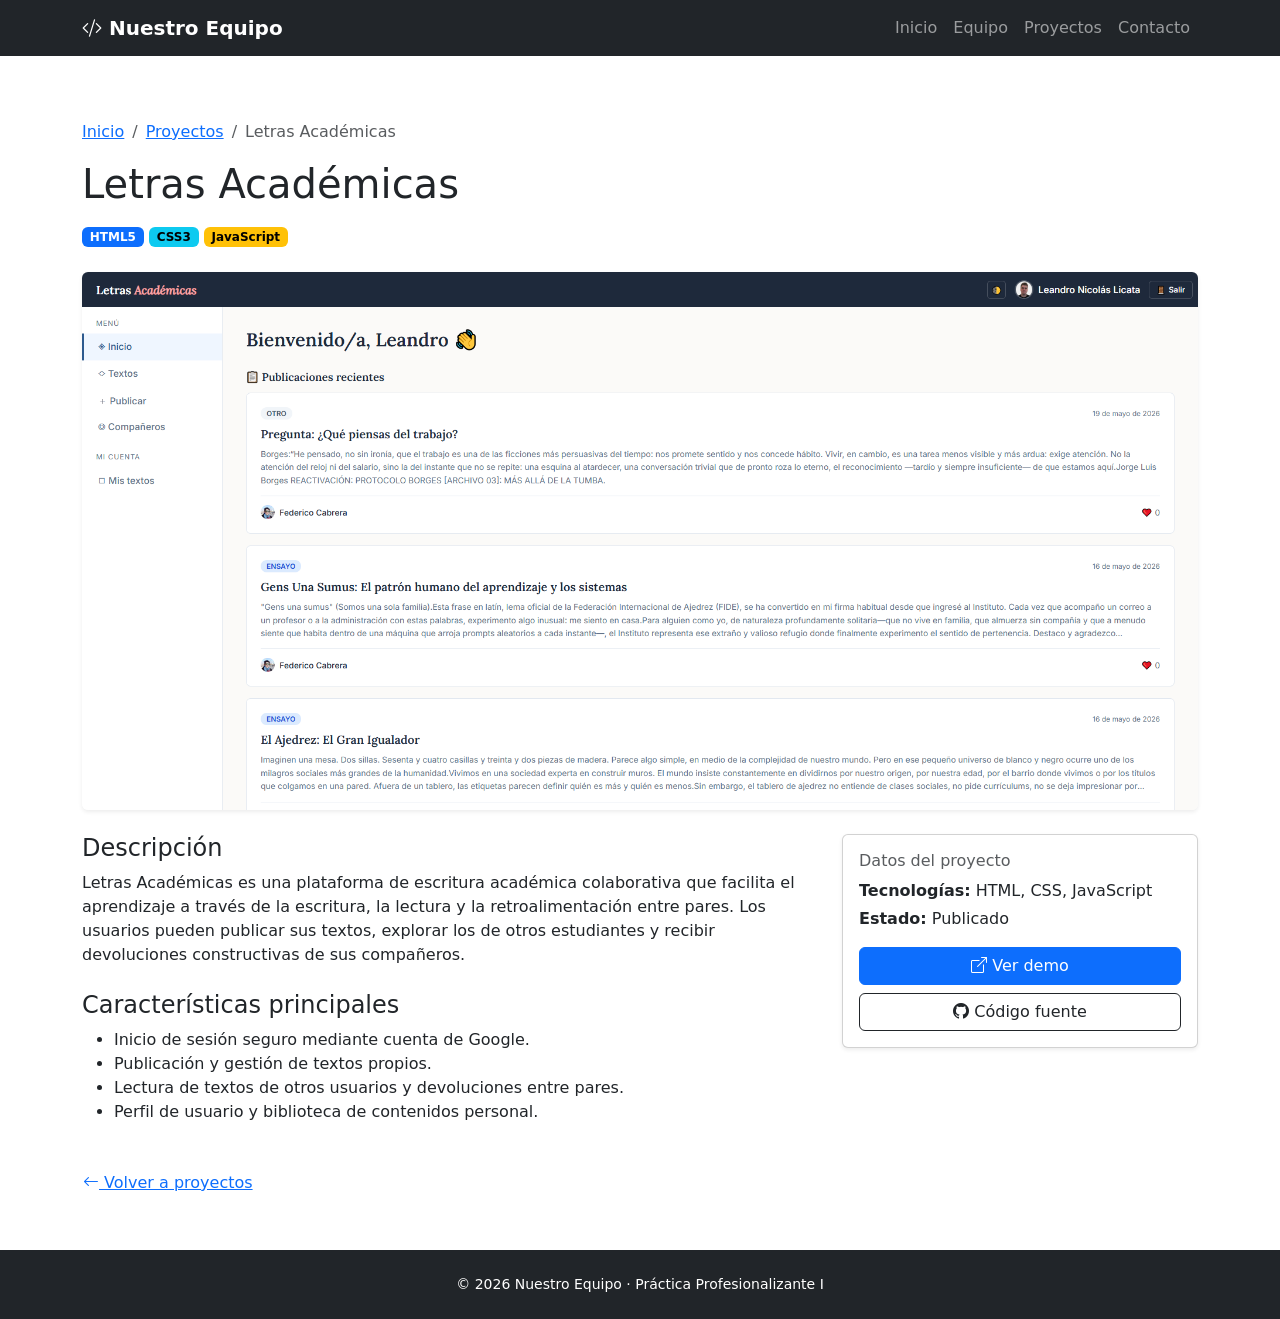
==== proyectos/proyecto1.html @ ea2e83d7 "feat: agregar paginas de detalle de proyectos proyecto1 con el contenido de Letras Academicas; proye" ====
<!DOCTYPE html>
<html lang="es">
<head>
  <meta charset="UTF-8">
  <meta name="viewport" content="width=device-width, initial-scale=1.0">
  <meta name="description" content="Detalle del proyecto - Portfolio grupal">
  <title>Letras Académicas | Portfolio Grupal</title>

  <!-- Bootstrap 5 (CSS) por CDN -->
  <link href="https://cdn.jsdelivr.net/npm/bootstrap@5.3.3/dist/css/bootstrap.min.css" rel="stylesheet">
  <link href="https://cdn.jsdelivr.net/npm/bootstrap-icons@1.11.3/font/bootstrap-icons.css" rel="stylesheet">
  <!-- Estilos propios (subimos un nivel porque estamos dentro de /proyectos) -->
  <link href="../css/styles.css" rel="stylesheet">
</head>
<body>

  <!-- ===== NAVBAR ===== -->
  <nav class="navbar navbar-expand-lg navbar-dark bg-dark fixed-top">
    <div class="container">
      <a class="navbar-brand fw-bold" href="../index.html">
        <i class="bi bi-code-slash"></i> Nuestro Equipo
      </a>
      <button class="navbar-toggler" type="button" data-bs-toggle="collapse" data-bs-target="#navMenu"
              aria-controls="navMenu" aria-expanded="false" aria-label="Abrir menú">
        <span class="navbar-toggler-icon"></span>
      </button>
      <div class="collapse navbar-collapse" id="navMenu">
        <ul class="navbar-nav ms-auto">
          <li class="nav-item"><a class="nav-link" href="../index.html#inicio">Inicio</a></li>
          <li class="nav-item"><a class="nav-link" href="../index.html#equipo">Equipo</a></li>
          <li class="nav-item"><a class="nav-link" href="../index.html#proyectos">Proyectos</a></li>
          <li class="nav-item"><a class="nav-link" href="../index.html#contacto">Contacto</a></li>
        </ul>
      </div>
    </div>
  </nav>

  <!-- ===== CONTENIDO DEL PROYECTO ===== -->
  <main class="container py-5">

    <!-- Breadcrumb -->
    <nav aria-label="breadcrumb" class="mt-3">
      <ol class="breadcrumb">
        <li class="breadcrumb-item"><a href="../index.html">Inicio</a></li>
        <li class="breadcrumb-item"><a href="../index.html#proyectos">Proyectos</a></li>
        <li class="breadcrumb-item active" aria-current="page">Letras Académicas</li>
      </ol>
    </nav>

    <h1 class="mb-3">Letras Académicas</h1>

    <div class="mb-4">
      <span class="badge text-bg-primary">HTML5</span>
      <span class="badge text-bg-info">CSS3</span>
      <span class="badge text-bg-warning">JavaScript</span>
    </div>

    <img src="../assets/img/letras-academicas.png" class="img-fluid rounded shadow-sm mb-4"
         alt="Captura principal de Letras Académicas">

    <div class="row">
      <div class="col-lg-8">
        <h2 class="h4">Descripción</h2>
        <p>
          Letras Académicas es una plataforma de escritura académica colaborativa que
          facilita el aprendizaje a través de la escritura, la lectura y la
          retroalimentación entre pares. Los usuarios pueden publicar sus textos,
          explorar los de otros estudiantes y recibir devoluciones constructivas de
          sus compañeros.
        </p>

        <h2 class="h4 mt-4">Características principales</h2>
        <ul>
          <li>Inicio de sesión seguro mediante cuenta de Google.</li>
          <li>Publicación y gestión de textos propios.</li>
          <li>Lectura de textos de otros usuarios y devoluciones entre pares.</li>
          <li>Perfil de usuario y biblioteca de contenidos personal.</li>
        </ul>
      </div>

      <div class="col-lg-4">
        <div class="card shadow-sm">
          <div class="card-body">
            <h3 class="h6 text-muted">Datos del proyecto</h3>
            <p class="mb-1"><strong>Tecnologías:</strong> HTML, CSS, JavaScript</p>
            <p class="mb-3"><strong>Estado:</strong> Publicado</p>
            <a href="https://letras-academicas.vercel.app/" class="btn btn-primary w-100 mb-2" target="_blank" rel="noopener">
              <i class="bi bi-box-arrow-up-right"></i> Ver demo
            </a>
            <a href="https://github.com/federicocabrera1978-svg/letras-academicas" class="btn btn-outline-dark w-100" target="_blank" rel="noopener">
              <i class="bi bi-github"></i> Código fuente
            </a>
          </div>
        </div>
      </div>
    </div>

    <a href="../index.html#proyectos" class="btn btn-link mt-4 px-0">
      <i class="bi bi-arrow-left"></i> Volver a proyectos
    </a>

  </main>

  <!-- ===== FOOTER ===== -->
  <footer class="bg-dark text-white py-4">
    <div class="container text-center">
      <p class="small mb-0">&copy; 2026 Nuestro Equipo · Práctica Profesionalizante I</p>
    </div>
  </footer>

  <script src="https://cdn.jsdelivr.net/npm/bootstrap@5.3.3/dist/js/bootstrap.bundle.min.js"></script>
</body>
</html>
---- css/styles.css ----
/* ===== Estilos propios (sobre Bootstrap) ===== */

/* Compensar la navbar fija al saltar a las secciones con # */
html {
  scroll-behavior: smooth;
  scroll-padding-top: 70px;
}

body {
  padding-top: 56px; /* alto de la navbar fija */
}

/* ===== Hero ===== */
.hero {
  min-height: 70vh;
  background: linear-gradient(135deg, #1e3a8a 0%, #4f46e5 100%);
  padding: 4rem 0;
}

/* ===== Avatares del equipo ===== */
.avatar {
  width: 120px;
  height: 120px;
  border-radius: 50%;
  object-fit: cover;
  border: 3px solid #e9ecef;
}

/* ===== Cards de proyectos ===== */
.card-img-top {
  height: 200px;
  object-fit: cover;
}

/* Pequeña animación al pasar el mouse por las cards */
.card {
  transition: transform 0.2s ease, box-shadow 0.2s ease;
}

.card:hover {
  transform: translateY(-4px);
}
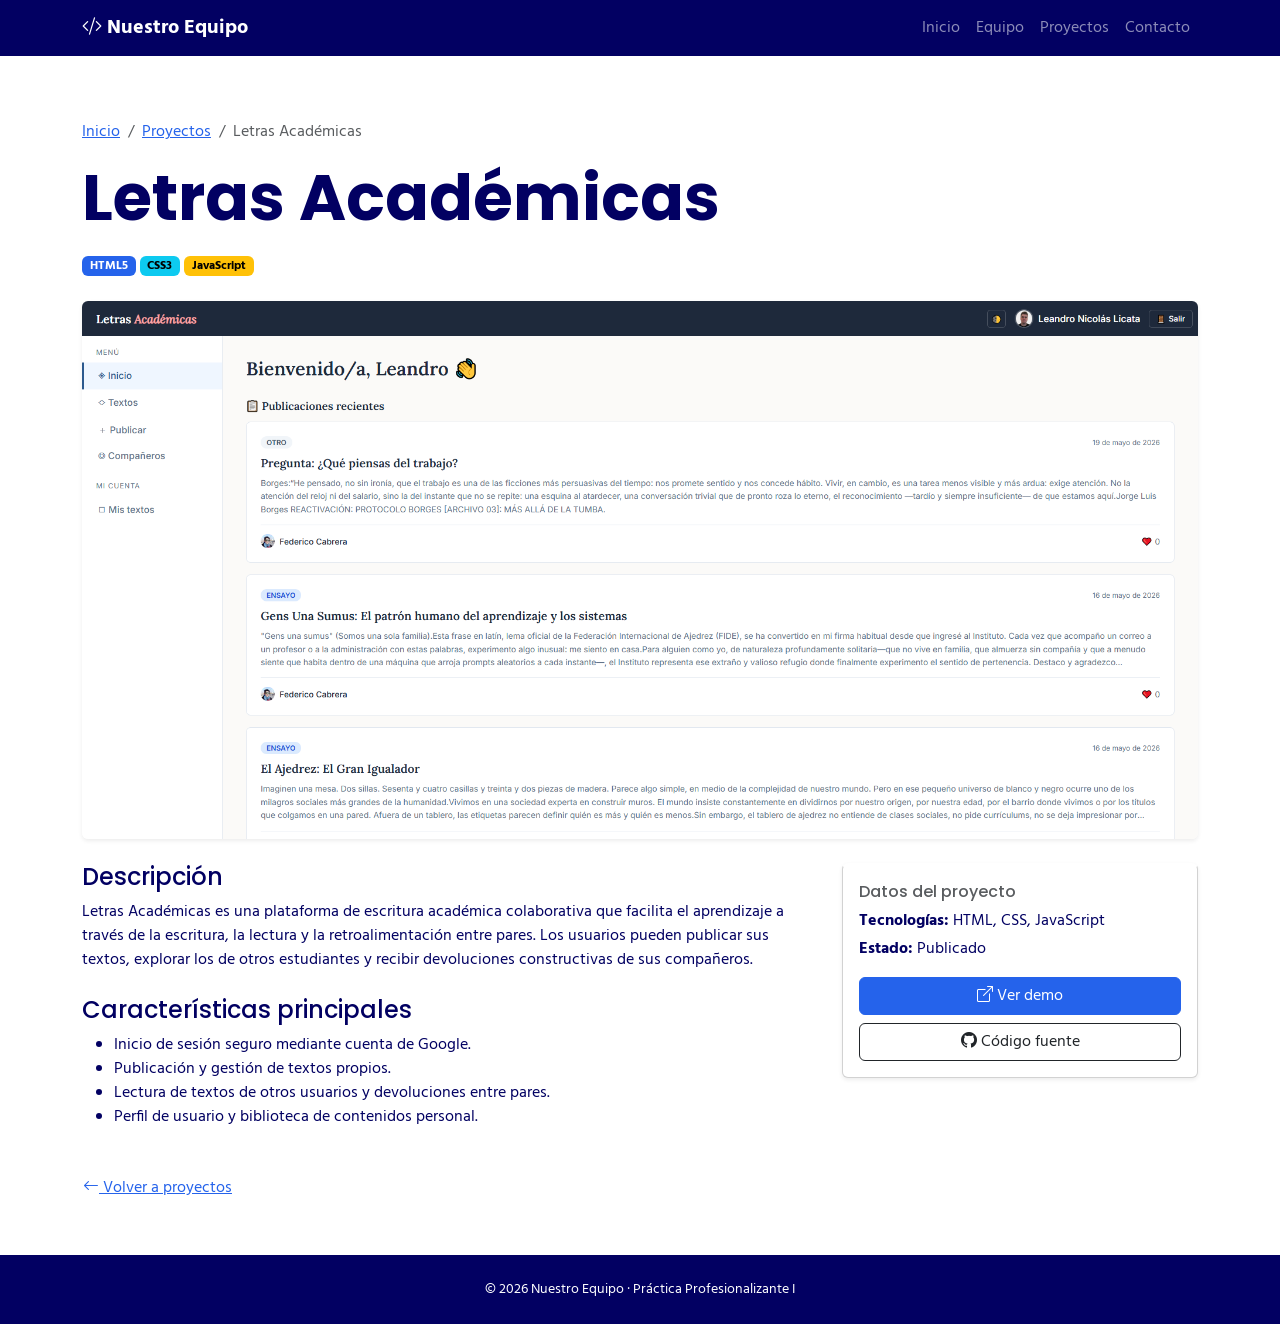
==== commit 85bf40e6: "Agrego paleta de colores y tipografias propias sobre Bootstrap" ====
--- a/proyectos/proyecto1.html
+++ b/proyectos/proyecto1.html
@@ -1,113 +1,158 @@
-<!DOCTYPE html>
+<!doctype html>
 <html lang="es">
-<head>
-  <meta charset="UTF-8">
-  <meta name="viewport" content="width=device-width, initial-scale=1.0">
-  <meta name="description" content="Detalle del proyecto - Portfolio grupal">
-  <title>Letras Académicas | Portfolio Grupal</title>
+  <head>
+    <meta charset="UTF-8" />
+    <meta name="viewport" content="width=device-width, initial-scale=1.0" />
+    <meta
+      name="description"
+      content="Detalle del proyecto - Portfolio grupal"
+    />
+    <title>Letras Académicas | Portfolio Grupal</title>
 
-  <!-- Bootstrap 5 (CSS) por CDN -->
-  <link href="https://cdn.jsdelivr.net/npm/bootstrap@5.3.3/dist/css/bootstrap.min.css" rel="stylesheet">
-  <link href="https://cdn.jsdelivr.net/npm/bootstrap-icons@1.11.3/font/bootstrap-icons.css" rel="stylesheet">
-  <!-- Estilos propios (subimos un nivel porque estamos dentro de /proyectos) -->
-  <link href="../css/styles.css" rel="stylesheet">
-</head>
-<body>
-
-  <!-- ===== NAVBAR ===== -->
-  <nav class="navbar navbar-expand-lg navbar-dark bg-dark fixed-top">
-    <div class="container">
-      <a class="navbar-brand fw-bold" href="../index.html">
-        <i class="bi bi-code-slash"></i> Nuestro Equipo
-      </a>
-      <button class="navbar-toggler" type="button" data-bs-toggle="collapse" data-bs-target="#navMenu"
-              aria-controls="navMenu" aria-expanded="false" aria-label="Abrir menú">
-        <span class="navbar-toggler-icon"></span>
-      </button>
-      <div class="collapse navbar-collapse" id="navMenu">
-        <ul class="navbar-nav ms-auto">
-          <li class="nav-item"><a class="nav-link" href="../index.html#inicio">Inicio</a></li>
-          <li class="nav-item"><a class="nav-link" href="../index.html#equipo">Equipo</a></li>
-          <li class="nav-item"><a class="nav-link" href="../index.html#proyectos">Proyectos</a></li>
-          <li class="nav-item"><a class="nav-link" href="../index.html#contacto">Contacto</a></li>
-        </ul>
+    <!-- Bootstrap 5 (CSS) por CDN -->
+    <link
+      href="https://cdn.jsdelivr.net/npm/bootstrap@5.3.3/dist/css/bootstrap.min.css"
+      rel="stylesheet"
+    />
+    <link
+      href="https://cdn.jsdelivr.net/npm/bootstrap-icons@1.11.3/font/bootstrap-icons.css"
+      rel="stylesheet"
+    />
+    <!-- Tema propio: paleta y tipografías -->
+    <link href="../css/colores.css" rel="stylesheet" />
+    <link href="../css/styles.css" rel="stylesheet" />
+  </head>
+  <body>
+    <!-- ===== NAVBAR ===== -->
+    <nav class="navbar navbar-expand-lg navbar-dark bg-dark fixed-top">
+      <div class="container">
+        <a class="navbar-brand fw-bold" href="../index.html">
+          <i class="bi bi-code-slash"></i> Nuestro Equipo
+        </a>
+        <button
+          class="navbar-toggler"
+          type="button"
+          data-bs-toggle="collapse"
+          data-bs-target="#navMenu"
+          aria-controls="navMenu"
+          aria-expanded="false"
+          aria-label="Abrir menú"
+        >
+          <span class="navbar-toggler-icon"></span>
+        </button>
+        <div class="collapse navbar-collapse" id="navMenu">
+          <ul class="navbar-nav ms-auto">
+            <li class="nav-item">
+              <a class="nav-link" href="../index.html#inicio">Inicio</a>
+            </li>
+            <li class="nav-item">
+              <a class="nav-link" href="../index.html#equipo">Equipo</a>
+            </li>
+            <li class="nav-item">
+              <a class="nav-link" href="../index.html#proyectos">Proyectos</a>
+            </li>
+            <li class="nav-item">
+              <a class="nav-link" href="../index.html#contacto">Contacto</a>
+            </li>
+          </ul>
+        </div>
       </div>
-    </div>
-  </nav>
-
-  <!-- ===== CONTENIDO DEL PROYECTO ===== -->
-  <main class="container py-5">
-
-    <!-- Breadcrumb -->
-    <nav aria-label="breadcrumb" class="mt-3">
-      <ol class="breadcrumb">
-        <li class="breadcrumb-item"><a href="../index.html">Inicio</a></li>
-        <li class="breadcrumb-item"><a href="../index.html#proyectos">Proyectos</a></li>
-        <li class="breadcrumb-item active" aria-current="page">Letras Académicas</li>
-      </ol>
     </nav>
 
-    <h1 class="mb-3">Letras Académicas</h1>
+    <!-- ===== CONTENIDO DEL PROYECTO ===== -->
+    <main class="container py-5">
+      <!-- Breadcrumb -->
+      <nav aria-label="breadcrumb" class="mt-3">
+        <ol class="breadcrumb">
+          <li class="breadcrumb-item"><a href="../index.html">Inicio</a></li>
+          <li class="breadcrumb-item">
+            <a href="../index.html#proyectos">Proyectos</a>
+          </li>
+          <li class="breadcrumb-item active" aria-current="page">
+            Letras Académicas
+          </li>
+        </ol>
+      </nav>
 
-    <div class="mb-4">
-      <span class="badge text-bg-primary">HTML5</span>
-      <span class="badge text-bg-info">CSS3</span>
-      <span class="badge text-bg-warning">JavaScript</span>
-    </div>
+      <h1 class="mb-3">Letras Académicas</h1>
 
-    <img src="../assets/img/letras-academicas.png" class="img-fluid rounded shadow-sm mb-4"
-         alt="Captura principal de Letras Académicas">
-
-    <div class="row">
-      <div class="col-lg-8">
-        <h2 class="h4">Descripción</h2>
-        <p>
-          Letras Académicas es una plataforma de escritura académica colaborativa que
-          facilita el aprendizaje a través de la escritura, la lectura y la
-          retroalimentación entre pares. Los usuarios pueden publicar sus textos,
-          explorar los de otros estudiantes y recibir devoluciones constructivas de
-          sus compañeros.
-        </p>
-
-        <h2 class="h4 mt-4">Características principales</h2>
-        <ul>
-          <li>Inicio de sesión seguro mediante cuenta de Google.</li>
-          <li>Publicación y gestión de textos propios.</li>
-          <li>Lectura de textos de otros usuarios y devoluciones entre pares.</li>
-          <li>Perfil de usuario y biblioteca de contenidos personal.</li>
-        </ul>
+      <div class="mb-4">
+        <span class="badge text-bg-primary">HTML5</span>
+        <span class="badge text-bg-info">CSS3</span>
+        <span class="badge text-bg-warning">JavaScript</span>
       </div>
 
-      <div class="col-lg-4">
-        <div class="card shadow-sm">
-          <div class="card-body">
-            <h3 class="h6 text-muted">Datos del proyecto</h3>
-            <p class="mb-1"><strong>Tecnologías:</strong> HTML, CSS, JavaScript</p>
-            <p class="mb-3"><strong>Estado:</strong> Publicado</p>
-            <a href="https://letras-academicas.vercel.app/" class="btn btn-primary w-100 mb-2" target="_blank" rel="noopener">
-              <i class="bi bi-box-arrow-up-right"></i> Ver demo
-            </a>
-            <a href="https://github.com/federicocabrera1978-svg/letras-academicas" class="btn btn-outline-dark w-100" target="_blank" rel="noopener">
-              <i class="bi bi-github"></i> Código fuente
-            </a>
+      <img
+        src="../assets/img/letras-academicas.png"
+        class="img-fluid rounded shadow-sm mb-4"
+        alt="Captura principal de Letras Académicas"
+      />
+
+      <div class="row">
+        <div class="col-lg-8">
+          <h2 class="h4">Descripción</h2>
+          <p>
+            Letras Académicas es una plataforma de escritura académica
+            colaborativa que facilita el aprendizaje a través de la escritura,
+            la lectura y la retroalimentación entre pares. Los usuarios pueden
+            publicar sus textos, explorar los de otros estudiantes y recibir
+            devoluciones constructivas de sus compañeros.
+          </p>
+
+          <h2 class="h4 mt-4">Características principales</h2>
+          <ul>
+            <li>Inicio de sesión seguro mediante cuenta de Google.</li>
+            <li>Publicación y gestión de textos propios.</li>
+            <li>
+              Lectura de textos de otros usuarios y devoluciones entre pares.
+            </li>
+            <li>Perfil de usuario y biblioteca de contenidos personal.</li>
+          </ul>
+        </div>
+
+        <div class="col-lg-4">
+          <div class="card shadow-sm">
+            <div class="card-body">
+              <h3 class="h6 text-muted">Datos del proyecto</h3>
+              <p class="mb-1">
+                <strong>Tecnologías:</strong> HTML, CSS, JavaScript
+              </p>
+              <p class="mb-3"><strong>Estado:</strong> Publicado</p>
+              <a
+                href="https://letras-academicas.vercel.app/"
+                class="btn btn-primary w-100 mb-2"
+                target="_blank"
+                rel="noopener"
+              >
+                <i class="bi bi-box-arrow-up-right"></i> Ver demo
+              </a>
+              <a
+                href="https://github.com/federicocabrera1978-svg/letras-academicas"
+                class="btn btn-outline-dark w-100"
+                target="_blank"
+                rel="noopener"
+              >
+                <i class="bi bi-github"></i> Código fuente
+              </a>
+            </div>
           </div>
         </div>
       </div>
-    </div>
 
-    <a href="../index.html#proyectos" class="btn btn-link mt-4 px-0">
-      <i class="bi bi-arrow-left"></i> Volver a proyectos
-    </a>
+      <a href="../index.html#proyectos" class="btn btn-link mt-4 px-0">
+        <i class="bi bi-arrow-left"></i> Volver a proyectos
+      </a>
+    </main>
 
-  </main>
+    <!-- ===== FOOTER ===== -->
+    <footer class="bg-dark text-white py-4">
+      <div class="container text-center">
+        <p class="small mb-0">
+          &copy; 2026 Nuestro Equipo · Práctica Profesionalizante I
+        </p>
+      </div>
+    </footer>
 
-  <!-- ===== FOOTER ===== -->
-  <footer class="bg-dark text-white py-4">
-    <div class="container text-center">
-      <p class="small mb-0">&copy; 2026 Nuestro Equipo · Práctica Profesionalizante I</p>
-    </div>
-  </footer>
-
-  <script src="https://cdn.jsdelivr.net/npm/bootstrap@5.3.3/dist/js/bootstrap.bundle.min.js"></script>
-</body>
+    <script src="https://cdn.jsdelivr.net/npm/bootstrap@5.3.3/dist/js/bootstrap.bundle.min.js"></script>
+  </body>
 </html>
--- a/css/colores.css
+++ b/css/colores.css
@@ -0,0 +1,86 @@
+@import url("https://fonts.googleapis.com/css2?family=Hind:wght@400&family=Poppins:wght@700&display=swap");
+
+:root {
+  --text: #020062;
+  --background: #e6e6f9;
+  --primary: #2563eb;
+  --secondary: #020062;
+  --accent: #f59e0b; /* o #06B6D4 */
+  /* --- Traducción de tu paleta al "idioma" de Bootstrap --- */
+  --bs-primary: var(--primary);
+  --bs-primary-rgb: 37, 99, 235; /* #2563EB en RGB */
+  --bs-secondary: var(--secondary);
+  --bs-secondary-rgb: 2, 0, 98; /* #020062 en RGB */
+
+  --bs-body-color: var(--text); /* color del texto */
+  --bs-link-color: var(--primary); /* color de los links */
+  --bs-link-color-rgb: 37, 99, 235;
+  --bs-dark-rgb: 2, 0, 98; /* tu navy (#020062) para navbar/footer */
+}
+
+body {
+  font-family: "Hind", sans-serif;
+  font-weight: 400;
+}
+
+h1,
+h2,
+h3,
+h4,
+h5 {
+  font-family: "Poppins", sans-serif;
+  font-weight: 700;
+}
+
+html {
+  font-size: 100%;
+}
+
+h1 {
+  font-size: clamp(2rem, 5vw, 4.21rem);
+}
+h2 {
+  font-size: clamp(1.5rem, 4vw, 3.158rem);
+}
+h3 {
+  font-size: 2.369rem;
+}
+h4 {
+  font-size: 1.777rem;
+}
+h5 {
+  font-size: 1.333rem;
+}
+small {
+  font-size: 0.75rem;
+}
+
+/* Los botones primary usan su propia variable interna, la pisamos acá */
+.btn-primary {
+  --bs-btn-bg: var(--primary);
+  --bs-btn-border-color: var(--primary);
+  --bs-btn-hover-bg: #1e4fc4;
+  --bs-btn-hover-border-color: #1e4fc4;
+  --bs-btn-active-bg: #1e4fc4;
+}
+
+/* Botones "outline" primary (ej.: "Ver detalle") */
+.btn-outline-primary {
+  --bs-btn-color: var(--primary);
+  --bs-btn-border-color: var(--primary);
+  --bs-btn-hover-bg: var(--primary);
+  --bs-btn-hover-border-color: var(--primary);
+  --bs-btn-active-bg: var(--primary);
+  --bs-btn-active-border-color: var(--primary);
+}
+
+/* Botón con el color de acento (para llamados a la acción) */
+.btn-accent {
+  --bs-btn-color: #1a1a1a; /* texto oscuro: se lee mejor sobre ámbar */
+  --bs-btn-bg: var(--accent);
+  --bs-btn-border-color: var(--accent);
+  --bs-btn-hover-color: #1a1a1a;
+  --bs-btn-hover-bg: #d97706; /* ámbar un poco más oscuro al pasar el mouse */
+  --bs-btn-hover-border-color: #d97706;
+  --bs-btn-active-bg: #d97706;
+}
--- a/css/styles.css
+++ b/css/styles.css
@@ -13,7 +13,7 @@
 /* ===== Hero ===== */
 .hero {
   min-height: 70vh;
-  background: linear-gradient(135deg, #1e3a8a 0%, #4f46e5 100%);
+  background: linear-gradient(135deg, var(--secondary) 0%, var(--primary) 100%);
   padding: 4rem 0;
 }
 
@@ -34,9 +34,32 @@
 
 /* Pequeña animación al pasar el mouse por las cards */
 .card {
-  transition: transform 0.2s ease, box-shadow 0.2s ease;
+  border-top: 3px solid transparent; /* reserva 3px arriba, invisibles por ahora */
+  transition:
+    transform 0.2s ease,
+    box-shadow 0.2s ease,
+    border-color 0.2s ease; /* para que el color del borde aparezca suave */
 }
 
 .card:hover {
   transform: translateY(-4px);
+  border-top-color: var(--accent); /* el ámbar aparece solo en hover */
 }
+
+/* Título de sección con subrayado de acento */
+.section-title {
+  position: relative; /* el subrayado se posiciona respecto a este título */
+  padding-bottom: 0.75rem; /* espacio para que el subrayado no toque el texto */
+}
+
+.section-title::after {
+  content: ""; /* obligatorio para que el pseudo-elemento exista */
+  position: absolute;
+  left: 50%;
+  transform: translateX(-50%); /* lo centra horizontalmente */
+  bottom: 0;
+  width: 60px;
+  height: 4px;
+  border-radius: 2px;
+  background-color: var(--accent); /* tu ámbar */
+}
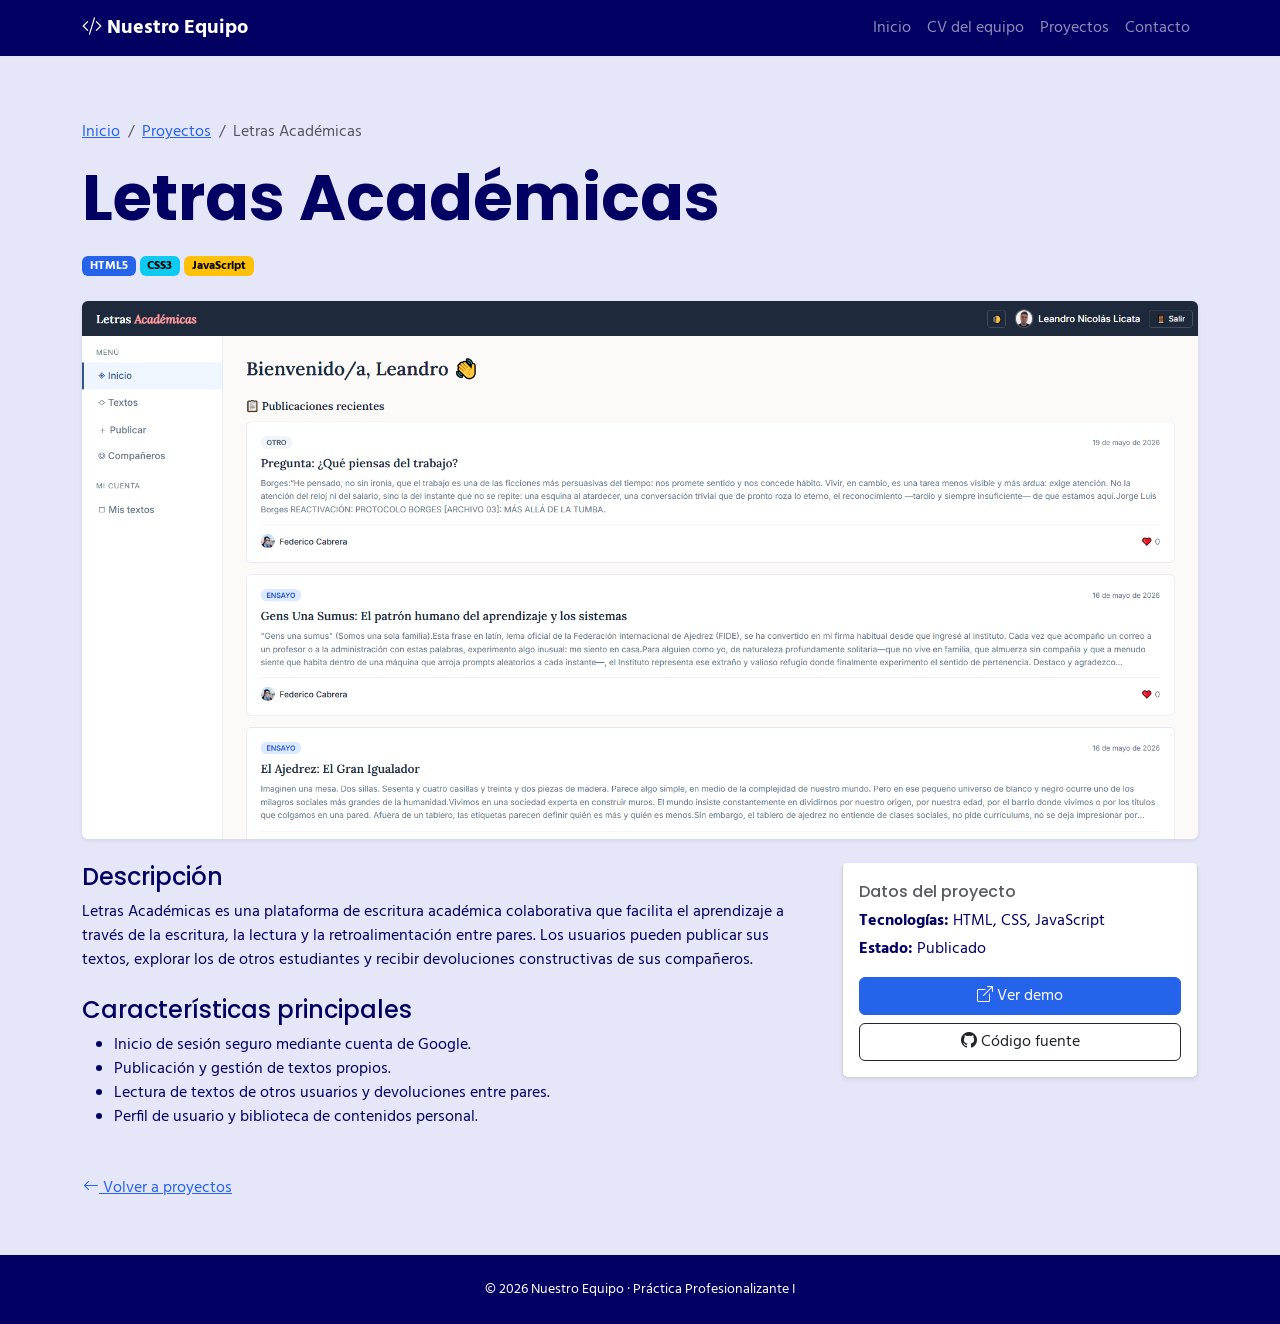
==== commit 1e8006f8: "Mejorar formulario Mary Kay: validacion, envio, roles y captura" ====
--- a/proyectos/proyecto1.html
+++ b/proyectos/proyecto1.html
@@ -46,7 +46,7 @@
               <a class="nav-link" href="../index.html#inicio">Inicio</a>
             </li>
             <li class="nav-item">
-              <a class="nav-link" href="../index.html#equipo">Equipo</a>
+              <a class="nav-link" href="../index.html#cv">CV del equipo</a>
             </li>
             <li class="nav-item">
               <a class="nav-link" href="../index.html#proyectos">Proyectos</a>
--- a/css/colores.css
+++ b/css/colores.css
@@ -16,6 +16,7 @@
   --bs-link-color: var(--primary); /* color de los links */
   --bs-link-color-rgb: 37, 99, 235;
   --bs-dark-rgb: 2, 0, 98; /* tu navy (#020062) para navbar/footer */
+  --bs-body-bg: var(--background); /* fondo lavanda en toda la página */
 }
 
 body {
@@ -84,3 +85,8 @@
   --bs-btn-hover-border-color: #d97706;
   --bs-btn-active-bg: #d97706;
 }
+
+/* Links del navbar: hover en color de acento */
+.navbar {
+  --bs-navbar-hover-color: var(--accent);
+}
--- a/css/styles.css
+++ b/css/styles.css
@@ -26,24 +26,138 @@
   border: 3px solid #e9ecef;
 }
 
+/* ===== CV del equipo (acordeón) ===== */
+
+/* Foto chica en el encabezado de cada CV */
+.avatar-sm {
+  width: 56px;
+  height: 56px;
+  border-radius: 50%;
+  object-fit: cover;
+  border: 2px solid #e9ecef;
+  flex-shrink: 0; /* que no se achique si el nombre es largo */
+}
+
+/* Nombre + rol apilados en el encabezado del acordeón */
+.cv-head-text {
+  display: flex;
+  flex-direction: column;
+  line-height: 1.2;
+}
+.cv-name {
+  font-family: "Poppins", sans-serif;
+  font-weight: 700;
+  font-size: 1.1rem;
+}
+.cv-role {
+  font-size: 0.85rem;
+  color: var(--primary);
+}
+
+/* Botón del acordeón: usar la paleta propia cuando está abierto */
+.cv-accordion .accordion-button:not(.collapsed) {
+  color: var(--secondary);
+  background-color: #fff;
+  box-shadow: inset 0 -2px 0 var(--accent); /* subrayado de acento */
+}
+.cv-accordion .accordion-button:focus {
+  border-color: var(--primary);
+  box-shadow: 0 0 0 0.2rem rgba(37, 99, 235, 0.25);
+}
+
+/* Frase de presentación de cada CV */
+.cv-intro {
+  font-style: italic;
+  color: #495057;
+}
+
+/* Subtítulos de cada bloque del CV (Contacto, Idiomas, etc.) */
+.cv-subtitle {
+  color: var(--secondary);
+  border-bottom: 1px solid #dee2e6;
+  padding-bottom: 0.25rem;
+  margin-bottom: 0.75rem;
+}
+.cv-subtitle i {
+  color: var(--accent);
+}
+
+/* Listas de datos (contacto, idiomas, certificaciones) sin viñetas */
+.cv-list {
+  list-style: none;
+  padding-left: 0;
+  margin-bottom: 1rem;
+}
+.cv-list li {
+  margin-bottom: 0.35rem;
+}
+.cv-list i {
+  color: var(--primary);
+  margin-right: 0.35rem;
+}
+
+/* Línea de tiempo simple para antecedentes laborales */
+.cv-timeline {
+  list-style: none;
+  padding-left: 1rem;
+  margin-bottom: 0;
+}
+.cv-timeline li {
+  position: relative;
+  padding-left: 1rem;
+  padding-bottom: 0.75rem;
+  border-left: 2px solid #dee2e6;
+}
+.cv-timeline li::before {
+  content: "";
+  position: absolute;
+  left: -6px;
+  top: 4px;
+  width: 10px;
+  height: 10px;
+  border-radius: 50%;
+  background-color: var(--accent);
+}
+.cv-timeline li:last-child {
+  padding-bottom: 0;
+}
+.cv-when {
+  display: block;
+  font-size: 0.8rem;
+  color: var(--primary);
+  font-weight: 600;
+}
+
+/* "Stack: ..." al pie de cada experiencia */
+.cv-stack {
+  font-size: 0.8rem;
+  font-style: italic;
+  color: #6c757d;
+}
+
+/* Que las badges no se peguen entre sí */
+#cv .badge {
+  margin: 0.1rem 0.15rem;
+}
+
 /* ===== Cards de proyectos ===== */
 .card-img-top {
   height: 200px;
   object-fit: cover;
 }
 
-/* Pequeña animación al pasar el mouse por las cards */
 .card {
-  border-top: 3px solid transparent; /* reserva 3px arriba, invisibles por ahora */
+  --bs-card-bg: #fff;
+  border-top: 3px solid transparent;
   transition:
     transform 0.2s ease,
     box-shadow 0.2s ease,
-    border-color 0.2s ease; /* para que el color del borde aparezca suave */
+    border-color 0.2s ease;
 }
 
 .card:hover {
   transform: translateY(-4px);
-  border-top-color: var(--accent); /* el ámbar aparece solo en hover */
+  border-top-color: var(--accent);
 }
 
 /* Título de sección con subrayado de acento */
@@ -61,5 +175,5 @@
   width: 60px;
   height: 4px;
   border-radius: 2px;
-  background-color: var(--accent); /* tu ámbar */
+  background-color: var(--accent);
 }
